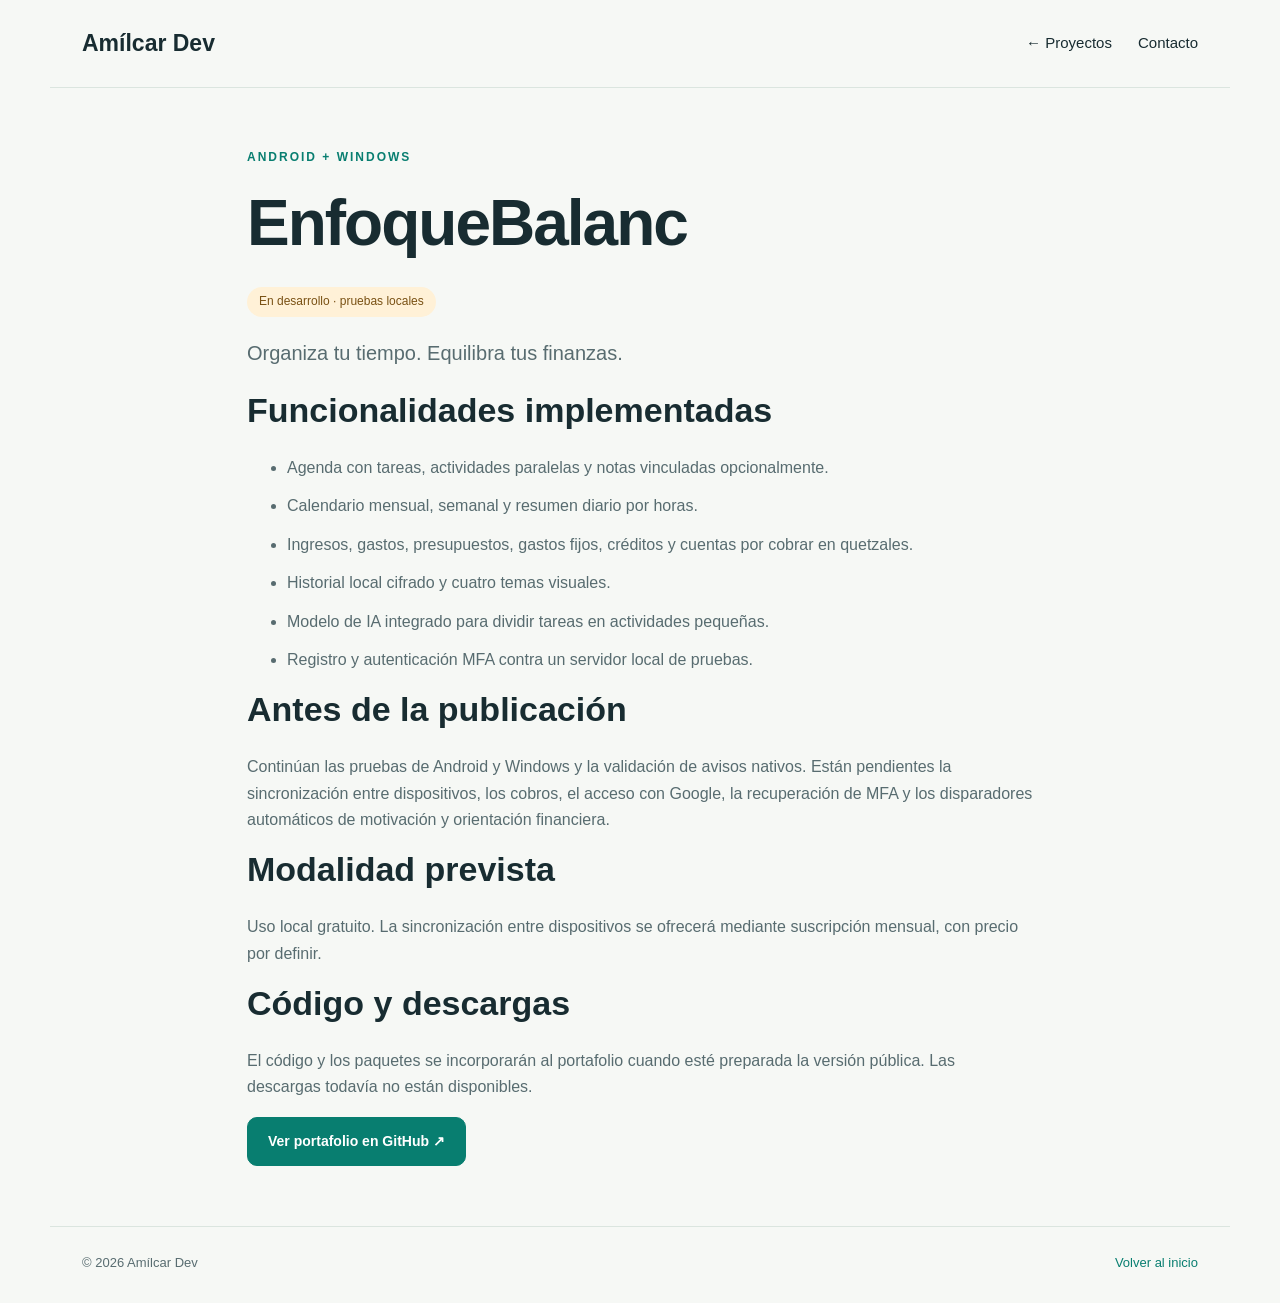
==== docs/agenda-inteligente.html @ 15be5a28 "Publish professional website through portfolio GitHub Pages" ====
<!doctype html><html lang="es"><head><meta charset="utf-8"><meta name="viewport" content="width=device-width,initial-scale=1"><title>EnfoqueBalanc · Amílcar Dev</title><link rel="stylesheet" href="styles.css"></head><body><header><a class="brand" href="index.html">Amílcar Dev</a><nav aria-label="Principal"><a href="index.html#proyectos">← Proyectos</a><a href="index.html#contacto">Contacto</a></nav></header><main class="detail"><p class="label">ANDROID + WINDOWS</p><h1>EnfoqueBalanc</h1><span class="status">En desarrollo · pruebas locales</span><p class="intro">Organiza tu tiempo. Equilibra tus finanzas.</p><h2>Funcionalidades implementadas</h2><ul><li>Agenda con tareas, actividades paralelas y notas vinculadas opcionalmente.</li><li>Calendario mensual, semanal y resumen diario por horas.</li><li>Ingresos, gastos, presupuestos, gastos fijos, créditos y cuentas por cobrar en quetzales.</li><li>Historial local cifrado y cuatro temas visuales.</li><li>Modelo de IA integrado para dividir tareas en actividades pequeñas.</li><li>Registro y autenticación MFA contra un servidor local de pruebas.</li></ul><h2>Antes de la publicación</h2><p>Continúan las pruebas de Android y Windows y la validación de avisos nativos. Están pendientes la sincronización entre dispositivos, los cobros, el acceso con Google, la recuperación de MFA y los disparadores automáticos de motivación y orientación financiera.</p><h2>Modalidad prevista</h2><p>Uso local gratuito. La sincronización entre dispositivos se ofrecerá mediante suscripción mensual, con precio por definir.</p><h2>Código y descargas</h2><p>El código y los paquetes se incorporarán al portafolio cuando esté preparada la versión pública. Las descargas todavía no están disponibles.</p><a class="button" href="https://github.com/amilcar-dev-gt/dev-portafolio">Ver portafolio en GitHub ↗</a></main><footer><span>© 2026 Amílcar Dev</span><a href="index.html">Volver al inicio</a></footer></body></html>
---- docs/styles.css ----
:root{color-scheme:light;--ink:#182c31;--muted:#586c70;--accent:#087e70;--line:#dbe5df}*{box-sizing:border-box}html{scroll-behavior:smooth;scroll-padding-top:30px}body{margin:0;background:#f6f8f5;color:var(--ink);font-family:Segoe UI,Arial,sans-serif;line-height:1.65}a{color:var(--accent);text-decoration:none}a:hover{text-decoration:underline}a:focus-visible{outline:3px solid #c67727;outline-offset:5px}header,main,footer{max-width:1180px;margin:auto;padding:0 32px}header{min-height:88px;display:flex;align-items:center;justify-content:space-between;border-bottom:1px solid var(--line);gap:20px}.brand{font-size:23px;font-weight:750;color:var(--ink)}.brand span{color:var(--accent)}nav{display:flex;gap:26px}nav a{color:var(--ink);font-size:15px}.hero{display:grid;grid-template-columns:1.7fr 1fr;gap:65px;align-items:center;padding:70px 0}.label{font-size:12px;font-weight:750;letter-spacing:2px;color:var(--accent);margin:0 0 20px}h1{font-size:clamp(38px,5vw,64px);line-height:1.12;letter-spacing:-2px;margin:0 0 28px}h2{font-size:34px;line-height:1.2;margin:0 0 24px}h3{font-size:29px;line-height:1.3;margin:20px 0}p{color:var(--muted)}.intro{font-size:20px}.actions{display:flex;flex-wrap:wrap;gap:12px;margin:28px 0}.button{display:inline-flex;background:var(--accent);color:white;border:1px solid var(--accent);padding:12px 20px;border-radius:10px;font-size:14px;font-weight:650}.button:hover{background:#056457;text-decoration:none}.secondary{background:transparent;color:var(--accent)}.secondary:hover{color:white}.tags{font-size:13px;word-spacing:6px}aside{background:#e5eee7;border-radius:100px 100px 24px 24px;padding:30px;text-align:center}aside img{width:100%;height:auto;aspect-ratio:1;object-fit:cover;border-radius:80px 80px 16px 16px}aside h2{font-size:23px;margin:22px 0 8px}aside p{font-size:14px}section{margin-bottom:70px}#perfil{max-width:820px;border-top:1px solid var(--line);padding-top:45px}.project{display:grid;grid-template-columns:1fr 1.2fr;background:white;border:1px solid var(--line);border-radius:24px;overflow:hidden}.art{background:#d0efe5;padding:40px;display:flex;flex-direction:column;justify-content:space-between;min-height:360px}.art small{font-size:11px;letter-spacing:1px}.art h3{font-size:48px;line-height:1.1;letter-spacing:-2px}.bars i{display:block;height:14px;border-radius:20px;background:var(--accent);margin:12px 0;width:55%}.bars i:nth-child(2){margin-left:25%;width:65%;opacity:.6}.bars i:nth-child(3){margin-left:45%;width:35%;opacity:.3}.copy{padding:40px}.status{display:inline-block;background:#fff1d7;color:#795114;font-size:12px;border-radius:20px;padding:5px 12px}.small{font-size:13px}.contact{padding:40px;background:#e5eee7;border-radius:24px}footer{display:flex;flex-wrap:wrap;justify-content:space-between;gap:20px;padding-top:25px;padding-bottom:30px;border-top:1px solid var(--line);font-size:13px;color:var(--muted)}.detail{max-width:850px;margin:60px auto}.detail li{margin-bottom:12px;color:var(--muted)}@media(max-width:760px){header,main,footer{padding-left:20px;padding-right:20px}header{flex-wrap:wrap;padding-top:18px;padding-bottom:18px}nav{gap:18px}.hero{grid-template-columns:1fr;gap:30px;padding:45px 0}aside{max-width:300px;width:100%;margin:auto}.project{grid-template-columns:1fr}.art{min-height:280px}.copy,.contact{padding:25px}h2{font-size:29px}}@media(prefers-reduced-motion:reduce){html{scroll-behavior:auto}}
.synap-project{margin-top:28px}.synap-project .art{background:#dce7f4}.synap-project .bars i{background:#3c6089}
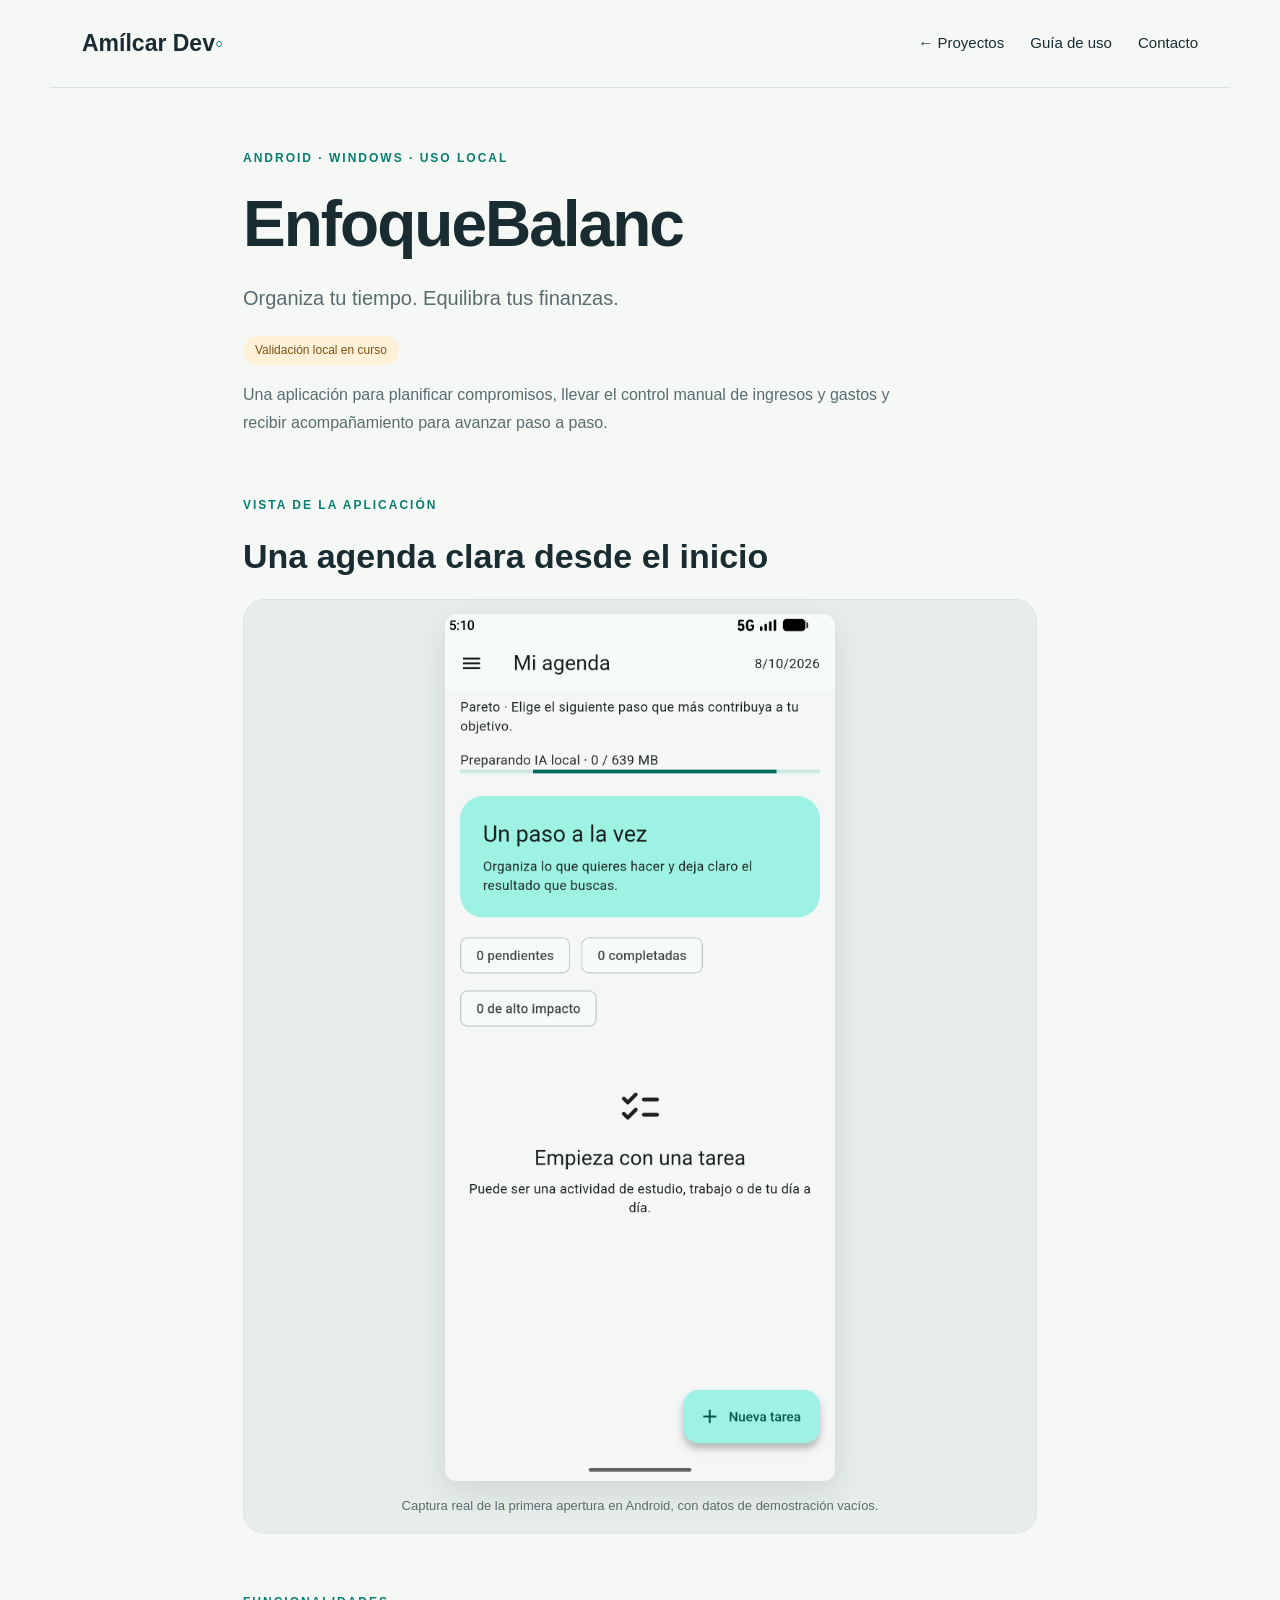
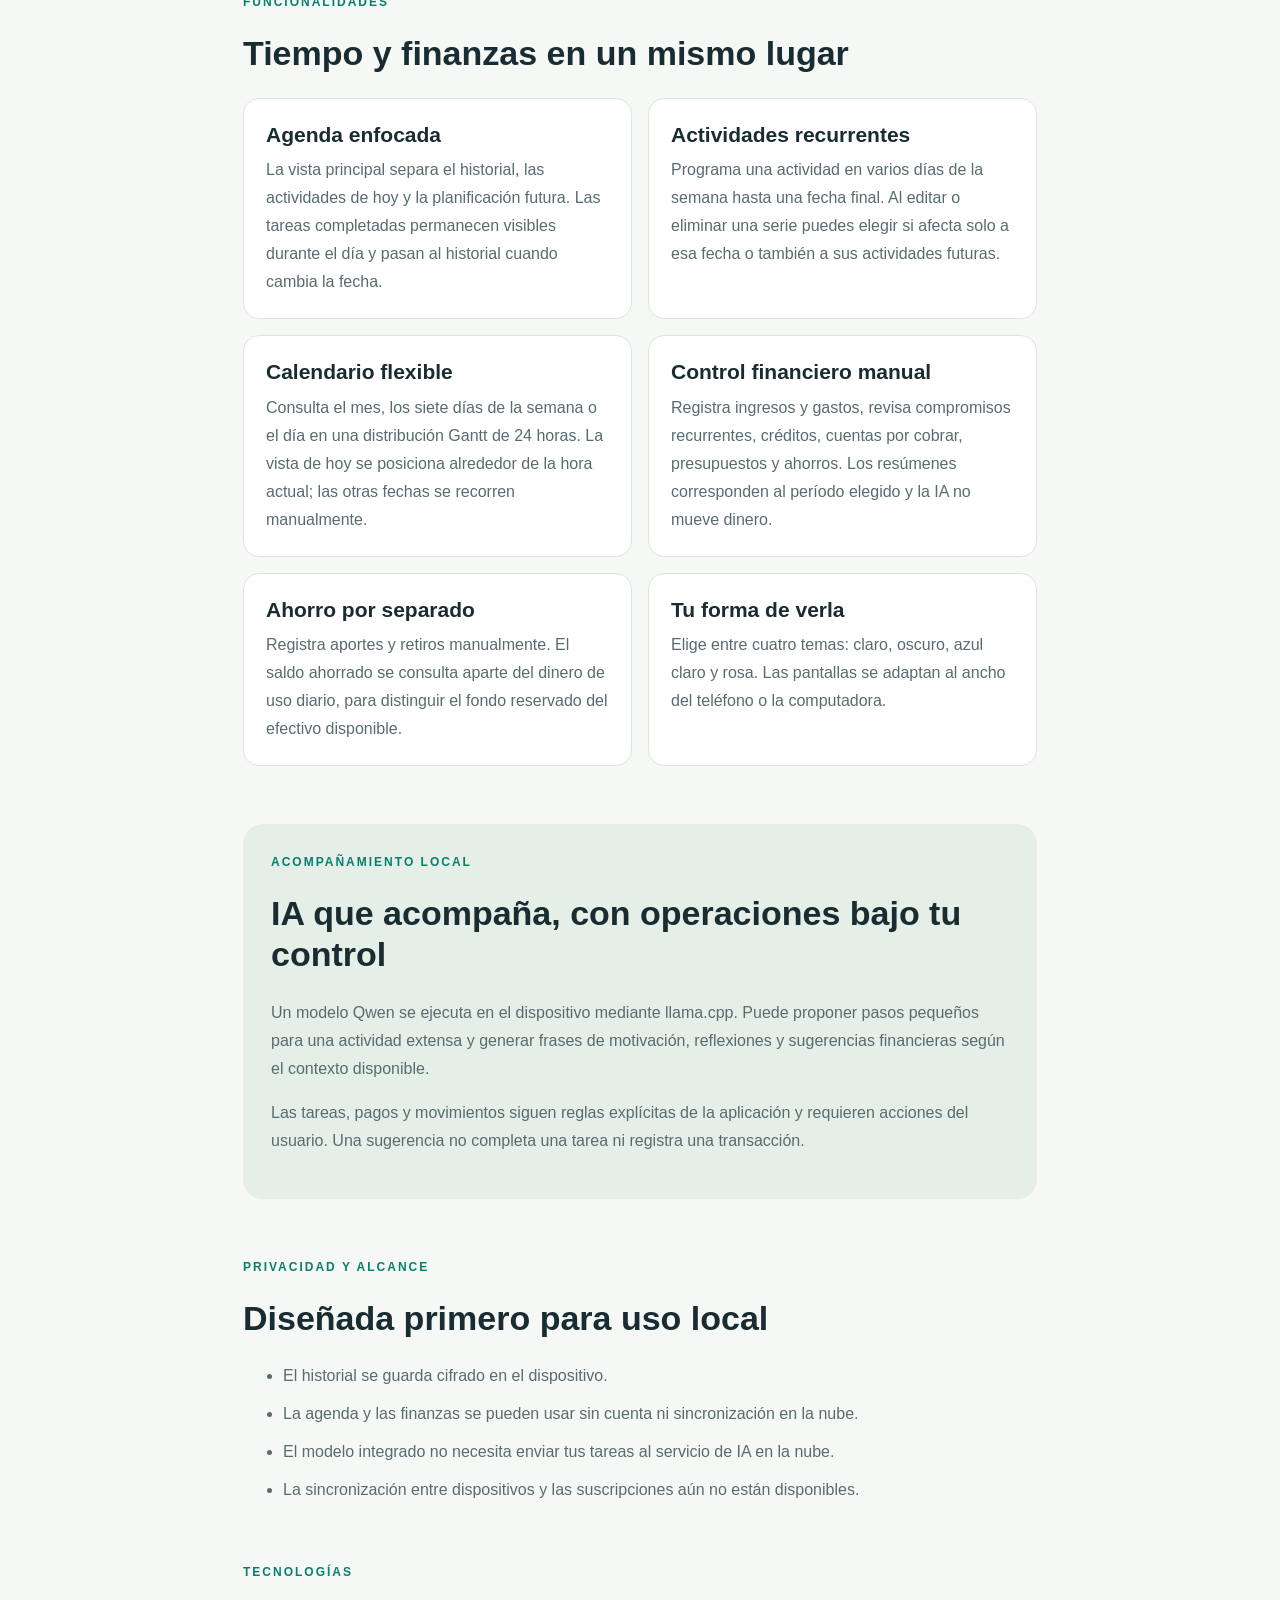
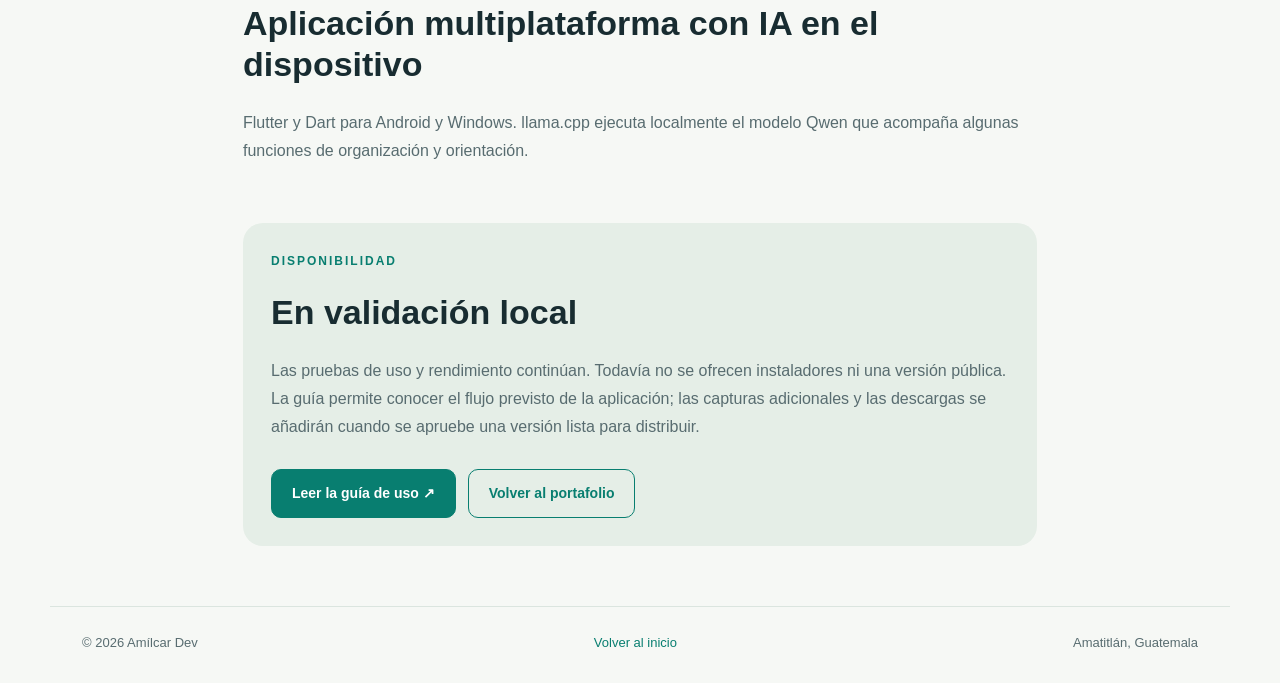
==== commit b4f3bcd2: "Present EnfoqueBalanc in public portfolio" ====
--- a/docs/agenda-inteligente.html
+++ b/docs/agenda-inteligente.html
@@ -1,2 +1,109 @@
-<!doctype html><html lang="es"><head><meta charset="utf-8"><meta name="viewport" content="width=device-width,initial-scale=1"><title>EnfoqueBalanc · Amílcar Dev</title><link rel="stylesheet" href="styles.css"></head><body><header><a class="brand" href="index.html">Amílcar Dev</a><nav aria-label="Principal"><a href="index.html#proyectos">← Proyectos</a><a href="index.html#contacto">Contacto</a></nav></header><main class="detail"><p class="label">ANDROID + WINDOWS</p><h1>EnfoqueBalanc</h1><span class="status">En desarrollo · pruebas locales</span><p class="intro">Organiza tu tiempo. Equilibra tus finanzas.</p><h2>Funcionalidades implementadas</h2><ul><li>Agenda con tareas, actividades paralelas y notas vinculadas opcionalmente.</li><li>Calendario mensual, semanal y resumen diario por horas.</li><li>Ingresos, gastos, presupuestos, gastos fijos, créditos y cuentas por cobrar en quetzales.</li><li>Historial local cifrado y cuatro temas visuales.</li><li>Modelo de IA integrado para dividir tareas en actividades pequeñas.</li><li>Registro y autenticación MFA contra un servidor local de pruebas.</li></ul><h2>Antes de la publicación</h2><p>Continúan las pruebas de Android y Windows y la validación de avisos nativos. Están pendientes la sincronización entre dispositivos, los cobros, el acceso con Google, la recuperación de MFA y los disparadores automáticos de motivación y orientación financiera.</p><h2>Modalidad prevista</h2><p>Uso local gratuito. La sincronización entre dispositivos se ofrecerá mediante suscripción mensual, con precio por definir.</p><h2>Código y descargas</h2><p>El código y los paquetes se incorporarán al portafolio cuando esté preparada la versión pública. Las descargas todavía no están disponibles.</p><a class="button" href="https://github.com/amilcar-dev-gt/dev-portafolio">Ver portafolio en GitHub ↗</a></main><footer><span>© 2026 Amílcar Dev</span><a href="index.html">Volver al inicio</a></footer></body></html>
+<!doctype html>
+<html lang="es">
+<head>
+  <meta charset="utf-8">
+  <meta name="viewport" content="width=device-width, initial-scale=1">
+  <meta name="description" content="Conoce EnfoqueBalanc: agenda personal, calendario, finanzas e inteligencia artificial local para Android y Windows.">
+  <meta name="theme-color" content="#f6f8f5">
+  <title>EnfoqueBalanc · Amílcar Dev</title>
+  <link rel="stylesheet" href="styles.css">
+</head>
+<body>
+  <header>
+    <a class="brand" href="index.html">Amílcar Dev<span>◦</span></a>
+    <nav aria-label="Principal">
+      <a href="index.html#proyectos">← Proyectos</a>
+      <a href="guia-enfoquebalanc.html">Guía de uso</a>
+      <a href="index.html#contacto">Contacto</a>
+    </nav>
+  </header>
+  <main class="detail">
+    <section class="detail-hero">
+      <p class="label">ANDROID · WINDOWS · USO LOCAL</p>
+      <h1>EnfoqueBalanc</h1>
+      <p class="intro">Organiza tu tiempo. Equilibra tus finanzas.</p>
+      <span class="status">Validación local en curso</span>
+      <p>Una aplicación para planificar compromisos, llevar el control manual de ingresos y gastos y recibir acompañamiento para avanzar paso a paso.</p>
+    </section>
 
+    <section class="screenshot-section" aria-labelledby="capturas">
+      <p class="label">VISTA DE LA APLICACIÓN</p>
+      <h2 id="capturas">Una agenda clara desde el inicio</h2>
+      <figure class="screenshot">
+        <img src="capturas/enfoquebalanc-inicio-android.png" alt="Primera apertura de EnfoqueBalanc en Android, con la agenda vacía y el mensaje Un paso a la vez" width="1080" height="2400">
+        <figcaption>Captura real de la primera apertura en Android, con datos de demostración vacíos.</figcaption>
+      </figure>
+    </section>
+
+    <section>
+      <p class="label">FUNCIONALIDADES</p>
+      <h2>Tiempo y finanzas en un mismo lugar</h2>
+      <div class="feature-grid">
+        <article class="feature-card">
+          <h3>Agenda enfocada</h3>
+          <p>La vista principal separa el historial, las actividades de hoy y la planificación futura. Las tareas completadas permanecen visibles durante el día y pasan al historial cuando cambia la fecha.</p>
+        </article>
+        <article class="feature-card">
+          <h3>Actividades recurrentes</h3>
+          <p>Programa una actividad en varios días de la semana hasta una fecha final. Al editar o eliminar una serie puedes elegir si afecta solo a esa fecha o también a sus actividades futuras.</p>
+        </article>
+        <article class="feature-card">
+          <h3>Calendario flexible</h3>
+          <p>Consulta el mes, los siete días de la semana o el día en una distribución Gantt de 24 horas. La vista de hoy se posiciona alrededor de la hora actual; las otras fechas se recorren manualmente.</p>
+        </article>
+        <article class="feature-card">
+          <h3>Control financiero manual</h3>
+          <p>Registra ingresos y gastos, revisa compromisos recurrentes, créditos, cuentas por cobrar, presupuestos y ahorros. Los resúmenes corresponden al período elegido y la IA no mueve dinero.</p>
+        </article>
+        <article class="feature-card">
+          <h3>Ahorro por separado</h3>
+          <p>Registra aportes y retiros manualmente. El saldo ahorrado se consulta aparte del dinero de uso diario, para distinguir el fondo reservado del efectivo disponible.</p>
+        </article>
+        <article class="feature-card">
+          <h3>Tu forma de verla</h3>
+          <p>Elige entre cuatro temas: claro, oscuro, azul claro y rosa. Las pantallas se adaptan al ancho del teléfono o la computadora.</p>
+        </article>
+      </div>
+    </section>
+
+    <section class="ai-section">
+      <p class="label">ACOMPAÑAMIENTO LOCAL</p>
+      <h2>IA que acompaña, con operaciones bajo tu control</h2>
+      <p>Un modelo Qwen se ejecuta en el dispositivo mediante llama.cpp. Puede proponer pasos pequeños para una actividad extensa y generar frases de motivación, reflexiones y sugerencias financieras según el contexto disponible.</p>
+      <p>Las tareas, pagos y movimientos siguen reglas explícitas de la aplicación y requieren acciones del usuario. Una sugerencia no completa una tarea ni registra una transacción.</p>
+    </section>
+
+    <section>
+      <p class="label">PRIVACIDAD Y ALCANCE</p>
+      <h2>Diseñada primero para uso local</h2>
+      <ul>
+        <li>El historial se guarda cifrado en el dispositivo.</li>
+        <li>La agenda y las finanzas se pueden usar sin cuenta ni sincronización en la nube.</li>
+        <li>El modelo integrado no necesita enviar tus tareas al servicio de IA en la nube.</li>
+        <li>La sincronización entre dispositivos y las suscripciones aún no están disponibles.</li>
+      </ul>
+    </section>
+
+    <section>
+      <p class="label">TECNOLOGÍAS</p>
+      <h2>Aplicación multiplataforma con IA en el dispositivo</h2>
+      <p>Flutter y Dart para Android y Windows. llama.cpp ejecuta localmente el modelo Qwen que acompaña algunas funciones de organización y orientación.</p>
+    </section>
+
+    <section class="availability">
+      <p class="label">DISPONIBILIDAD</p>
+      <h2>En validación local</h2>
+      <p>Las pruebas de uso y rendimiento continúan. Todavía no se ofrecen instaladores ni una versión pública. La guía permite conocer el flujo previsto de la aplicación; las capturas adicionales y las descargas se añadirán cuando se apruebe una versión lista para distribuir.</p>
+      <div class="actions">
+        <a class="button" href="guia-enfoquebalanc.html">Leer la guía de uso ↗</a>
+        <a class="button secondary" href="index.html#proyectos">Volver al portafolio</a>
+      </div>
+    </section>
+  </main>
+  <footer>
+    <span>© 2026 Amílcar Dev</span>
+    <a href="index.html">Volver al inicio</a>
+    <span>Amatitlán, Guatemala</span>
+  </footer>
+</body>
+</html>
--- a/docs/styles.css
+++ b/docs/styles.css
@@ -1,2 +1,551 @@
-:root{color-scheme:light;--ink:#182c31;--muted:#586c70;--accent:#087e70;--line:#dbe5df}*{box-sizing:border-box}html{scroll-behavior:smooth;scroll-padding-top:30px}body{margin:0;background:#f6f8f5;color:var(--ink);font-family:Segoe UI,Arial,sans-serif;line-height:1.65}a{color:var(--accent);text-decoration:none}a:hover{text-decoration:underline}a:focus-visible{outline:3px solid #c67727;outline-offset:5px}header,main,footer{max-width:1180px;margin:auto;padding:0 32px}header{min-height:88px;display:flex;align-items:center;justify-content:space-between;border-bottom:1px solid var(--line);gap:20px}.brand{font-size:23px;font-weight:750;color:var(--ink)}.brand span{color:var(--accent)}nav{display:flex;gap:26px}nav a{color:var(--ink);font-size:15px}.hero{display:grid;grid-template-columns:1.7fr 1fr;gap:65px;align-items:center;padding:70px 0}.label{font-size:12px;font-weight:750;letter-spacing:2px;color:var(--accent);margin:0 0 20px}h1{font-size:clamp(38px,5vw,64px);line-height:1.12;letter-spacing:-2px;margin:0 0 28px}h2{font-size:34px;line-height:1.2;margin:0 0 24px}h3{font-size:29px;line-height:1.3;margin:20px 0}p{color:var(--muted)}.intro{font-size:20px}.actions{display:flex;flex-wrap:wrap;gap:12px;margin:28px 0}.button{display:inline-flex;background:var(--accent);color:white;border:1px solid var(--accent);padding:12px 20px;border-radius:10px;font-size:14px;font-weight:650}.button:hover{background:#056457;text-decoration:none}.secondary{background:transparent;color:var(--accent)}.secondary:hover{color:white}.tags{font-size:13px;word-spacing:6px}aside{background:#e5eee7;border-radius:100px 100px 24px 24px;padding:30px;text-align:center}aside img{width:100%;height:auto;aspect-ratio:1;object-fit:cover;border-radius:80px 80px 16px 16px}aside h2{font-size:23px;margin:22px 0 8px}aside p{font-size:14px}section{margin-bottom:70px}#perfil{max-width:820px;border-top:1px solid var(--line);padding-top:45px}.project{display:grid;grid-template-columns:1fr 1.2fr;background:white;border:1px solid var(--line);border-radius:24px;overflow:hidden}.art{background:#d0efe5;padding:40px;display:flex;flex-direction:column;justify-content:space-between;min-height:360px}.art small{font-size:11px;letter-spacing:1px}.art h3{font-size:48px;line-height:1.1;letter-spacing:-2px}.bars i{display:block;height:14px;border-radius:20px;background:var(--accent);margin:12px 0;width:55%}.bars i:nth-child(2){margin-left:25%;width:65%;opacity:.6}.bars i:nth-child(3){margin-left:45%;width:35%;opacity:.3}.copy{padding:40px}.status{display:inline-block;background:#fff1d7;color:#795114;font-size:12px;border-radius:20px;padding:5px 12px}.small{font-size:13px}.contact{padding:40px;background:#e5eee7;border-radius:24px}footer{display:flex;flex-wrap:wrap;justify-content:space-between;gap:20px;padding-top:25px;padding-bottom:30px;border-top:1px solid var(--line);font-size:13px;color:var(--muted)}.detail{max-width:850px;margin:60px auto}.detail li{margin-bottom:12px;color:var(--muted)}@media(max-width:760px){header,main,footer{padding-left:20px;padding-right:20px}header{flex-wrap:wrap;padding-top:18px;padding-bottom:18px}nav{gap:18px}.hero{grid-template-columns:1fr;gap:30px;padding:45px 0}aside{max-width:300px;width:100%;margin:auto}.project{grid-template-columns:1fr}.art{min-height:280px}.copy,.contact{padding:25px}h2{font-size:29px}}@media(prefers-reduced-motion:reduce){html{scroll-behavior:auto}}
-.synap-project{margin-top:28px}.synap-project .art{background:#dce7f4}.synap-project .bars i{background:#3c6089}
+:root {
+  color-scheme: light;
+  --ink: #182c31;
+  --muted: #586c70;
+  --accent: #087e70;
+  --line: #dbe5df;
+  --surface: #fff;
+  --soft: #e5eee7;
+  --page: #f6f8f5;
+}
+
+* {
+  box-sizing: border-box;
+}
+
+html {
+  scroll-behavior: smooth;
+  scroll-padding-top: 30px;
+}
+
+body {
+  margin: 0;
+  background: var(--page);
+  color: var(--ink);
+  font-family: "Segoe UI", Arial, sans-serif;
+  line-height: 1.65;
+}
+
+a {
+  color: var(--accent);
+  text-decoration: none;
+}
+
+a:hover {
+  text-decoration: underline;
+}
+
+a:focus-visible {
+  outline: 3px solid #c67727;
+  outline-offset: 5px;
+}
+
+header,
+main,
+footer {
+  width: 100%;
+  max-width: 1180px;
+  margin: 0 auto;
+  padding: 0 32px;
+}
+
+header {
+  min-height: 88px;
+  display: flex;
+  align-items: center;
+  justify-content: space-between;
+  gap: 20px;
+  border-bottom: 1px solid var(--line);
+}
+
+.brand {
+  color: var(--ink);
+  font-size: 23px;
+  font-weight: 750;
+}
+
+.brand span {
+  color: var(--accent);
+}
+
+nav {
+  display: flex;
+  gap: 26px;
+}
+
+nav a {
+  color: var(--ink);
+  font-size: 15px;
+}
+
+.hero {
+  display: grid;
+  grid-template-columns: 1.7fr 1fr;
+  align-items: center;
+  gap: 65px;
+  padding: 70px 0;
+}
+
+.label {
+  margin: 0 0 20px;
+  color: var(--accent);
+  font-size: 12px;
+  font-weight: 750;
+  letter-spacing: 2px;
+}
+
+h1 {
+  margin: 0 0 28px;
+  font-size: clamp(38px, 5vw, 64px);
+  letter-spacing: -2px;
+  line-height: 1.12;
+}
+
+h2 {
+  margin: 0 0 24px;
+  font-size: 34px;
+  line-height: 1.2;
+}
+
+h3 {
+  margin: 20px 0;
+  font-size: 29px;
+  line-height: 1.3;
+}
+
+p {
+  color: var(--muted);
+}
+
+.intro {
+  font-size: 20px;
+}
+
+.actions {
+  display: flex;
+  flex-wrap: wrap;
+  gap: 12px;
+  margin: 28px 0;
+}
+
+.button {
+  display: inline-flex;
+  align-items: center;
+  justify-content: center;
+  padding: 12px 20px;
+  border: 1px solid var(--accent);
+  border-radius: 10px;
+  background: var(--accent);
+  color: white;
+  font-size: 14px;
+  font-weight: 650;
+}
+
+.button:hover {
+  background: #056457;
+  text-decoration: none;
+}
+
+.secondary {
+  background: transparent;
+  color: var(--accent);
+}
+
+.secondary:hover {
+  color: white;
+}
+
+.tags {
+  font-size: 13px;
+  word-spacing: 6px;
+}
+
+aside {
+  padding: 30px;
+  border-radius: 100px 100px 24px 24px;
+  background: var(--soft);
+  text-align: center;
+}
+
+aside img {
+  width: 100%;
+  height: auto;
+  aspect-ratio: 1;
+  border-radius: 80px 80px 16px 16px;
+  object-fit: cover;
+}
+
+aside h2 {
+  margin: 22px 0 8px;
+  font-size: 23px;
+}
+
+aside p {
+  font-size: 14px;
+}
+
+section {
+  margin-bottom: 70px;
+}
+
+.profile {
+  max-width: 820px;
+  padding-top: 45px;
+  border-top: 1px solid var(--line);
+}
+
+.project {
+  display: grid;
+  grid-template-columns: 1fr 1.2fr;
+  overflow: hidden;
+  border: 1px solid var(--line);
+  border-radius: 24px;
+  background: var(--surface);
+}
+
+.art {
+  display: flex;
+  min-height: 360px;
+  flex-direction: column;
+  justify-content: space-between;
+  padding: 40px;
+  background: #d0efe5;
+}
+
+.art small {
+  font-size: 11px;
+  letter-spacing: 1px;
+}
+
+.art h3 {
+  font-size: 48px;
+  letter-spacing: -2px;
+  line-height: 1.1;
+}
+
+.bars i {
+  display: block;
+  width: 55%;
+  height: 14px;
+  margin: 12px 0;
+  border-radius: 20px;
+  background: var(--accent);
+}
+
+.bars i:nth-child(2) {
+  width: 65%;
+  margin-left: 25%;
+  opacity: 0.6;
+}
+
+.bars i:nth-child(3) {
+  width: 35%;
+  margin-left: 45%;
+  opacity: 0.3;
+}
+
+.copy {
+  padding: 40px;
+}
+
+.status {
+  display: inline-block;
+  padding: 5px 12px;
+  border-radius: 20px;
+  background: #fff1d7;
+  color: #795114;
+  font-size: 12px;
+}
+
+.status-private {
+  background: #e7edf7;
+  color: #3b5675;
+}
+
+.small {
+  font-size: 13px;
+}
+
+.synap-project {
+  margin-top: 28px;
+}
+
+.synap-project .art {
+  background: #dce7f4;
+}
+
+.synap-project .bars i {
+  background: #3c6089;
+}
+
+.contact,
+.ai-section,
+.availability {
+  padding: 40px;
+  border-radius: 24px;
+  background: var(--soft);
+}
+
+footer {
+  display: flex;
+  flex-wrap: wrap;
+  justify-content: space-between;
+  gap: 20px;
+  padding-top: 25px;
+  padding-bottom: 30px;
+  border-top: 1px solid var(--line);
+  color: var(--muted);
+  font-size: 13px;
+}
+
+.detail {
+  width: min(850px, 100%);
+  margin: 60px auto;
+  padding: 0 28px;
+}
+
+.detail-hero {
+  margin-bottom: 48px;
+}
+
+.detail-hero > p:not(.label):not(.intro) {
+  max-width: 690px;
+}
+
+.detail section {
+  margin-bottom: 58px;
+}
+
+.detail h1 {
+  margin-bottom: 18px;
+}
+
+.detail h2 {
+  font-size: clamp(25px, 4vw, 34px);
+}
+
+.detail h3 {
+  margin: 26px 0 8px;
+  font-size: 21px;
+}
+
+.detail p,
+.detail li,
+.detail dd {
+  line-height: 1.75;
+}
+
+.detail li {
+  margin-bottom: 10px;
+  color: var(--muted);
+}
+
+.screenshot-section h2 {
+  margin-bottom: 22px;
+}
+
+.screenshot {
+  margin: 0;
+  padding: 14px;
+  border: 1px solid var(--line);
+  border-radius: 22px;
+  background: #e7eee9;
+}
+
+.screenshot img {
+  display: block;
+  width: min(100%, 390px);
+  height: auto;
+  margin: 0 auto;
+  border-radius: 12px;
+  box-shadow: 0 12px 32px #182c311c;
+}
+
+.screenshot figcaption {
+  max-width: 620px;
+  margin: 14px auto 3px;
+  color: var(--muted);
+  font-size: 13px;
+  text-align: center;
+}
+
+.feature-grid {
+  display: grid;
+  grid-template-columns: repeat(2, minmax(0, 1fr));
+  gap: 16px;
+}
+
+.feature-card {
+  padding: 22px;
+  border: 1px solid var(--line);
+  border-radius: 16px;
+  background: var(--surface);
+}
+
+.feature-card h3 {
+  margin: 0 0 8px;
+}
+
+.feature-card p {
+  margin: 0;
+}
+
+.ai-section,
+.availability {
+  padding: 28px;
+  border-radius: 20px;
+}
+
+.guide-index {
+  position: static;
+  display: flex;
+  flex-wrap: wrap;
+  gap: 9px;
+  margin: 26px 0 42px;
+  padding: 0;
+  border: 0;
+}
+
+.guide-index a {
+  display: inline-flex;
+  padding: 7px 12px;
+  border: 1px solid var(--line);
+  border-radius: 999px;
+  color: var(--ink);
+  font-size: 14px;
+}
+
+.guide-index a:hover {
+  background: var(--soft);
+  text-decoration: none;
+}
+
+.guide-section {
+  padding-bottom: 34px;
+  border-bottom: 1px solid var(--line);
+}
+
+.guide-definitions {
+  display: grid;
+  gap: 10px;
+}
+
+.guide-definitions div {
+  display: grid;
+  grid-template-columns: 130px 1fr;
+  gap: 18px;
+  padding: 12px 16px;
+  border: 1px solid var(--line);
+  border-radius: 12px;
+  background: var(--surface);
+}
+
+.guide-definitions dt {
+  color: var(--ink);
+  font-weight: 700;
+}
+
+.guide-definitions dd {
+  margin: 0;
+  color: var(--muted);
+}
+
+.guide h1 {
+  font-size: clamp(38px, 5vw, 56px);
+}
+
+.guide ol,
+.guide ul {
+  padding-left: 23px;
+}
+
+.availability .actions {
+  margin-bottom: 0;
+}
+
+@media (max-width: 760px) {
+  header,
+  main,
+  footer {
+    padding-right: 20px;
+    padding-left: 20px;
+  }
+
+  header {
+    flex-wrap: wrap;
+    padding-top: 18px;
+    padding-bottom: 18px;
+  }
+
+  nav {
+    gap: 18px;
+  }
+
+  .hero {
+    grid-template-columns: 1fr;
+    gap: 30px;
+    padding: 45px 0;
+  }
+
+  aside {
+    width: 100%;
+    max-width: 300px;
+    margin: 0 auto;
+  }
+
+  .project {
+    grid-template-columns: 1fr;
+  }
+
+  .art {
+    min-height: 280px;
+  }
+
+  .copy,
+  .contact {
+    padding: 25px;
+  }
+
+  h2 {
+    font-size: 29px;
+  }
+
+  .detail {
+    margin: 38px auto;
+    padding-right: 20px;
+    padding-left: 20px;
+  }
+
+  .feature-grid {
+    grid-template-columns: 1fr;
+  }
+
+  .feature-card,
+  .ai-section,
+  .availability {
+    padding: 21px;
+  }
+
+  .guide-index {
+    gap: 7px;
+  }
+
+  .guide-index a {
+    font-size: 13px;
+  }
+
+  .guide-definitions div {
+    grid-template-columns: 1fr;
+    gap: 3px;
+  }
+
+  .detail section {
+    margin-bottom: 42px;
+  }
+}
+
+@media (prefers-reduced-motion: reduce) {
+  html {
+    scroll-behavior: auto;
+  }
+}
